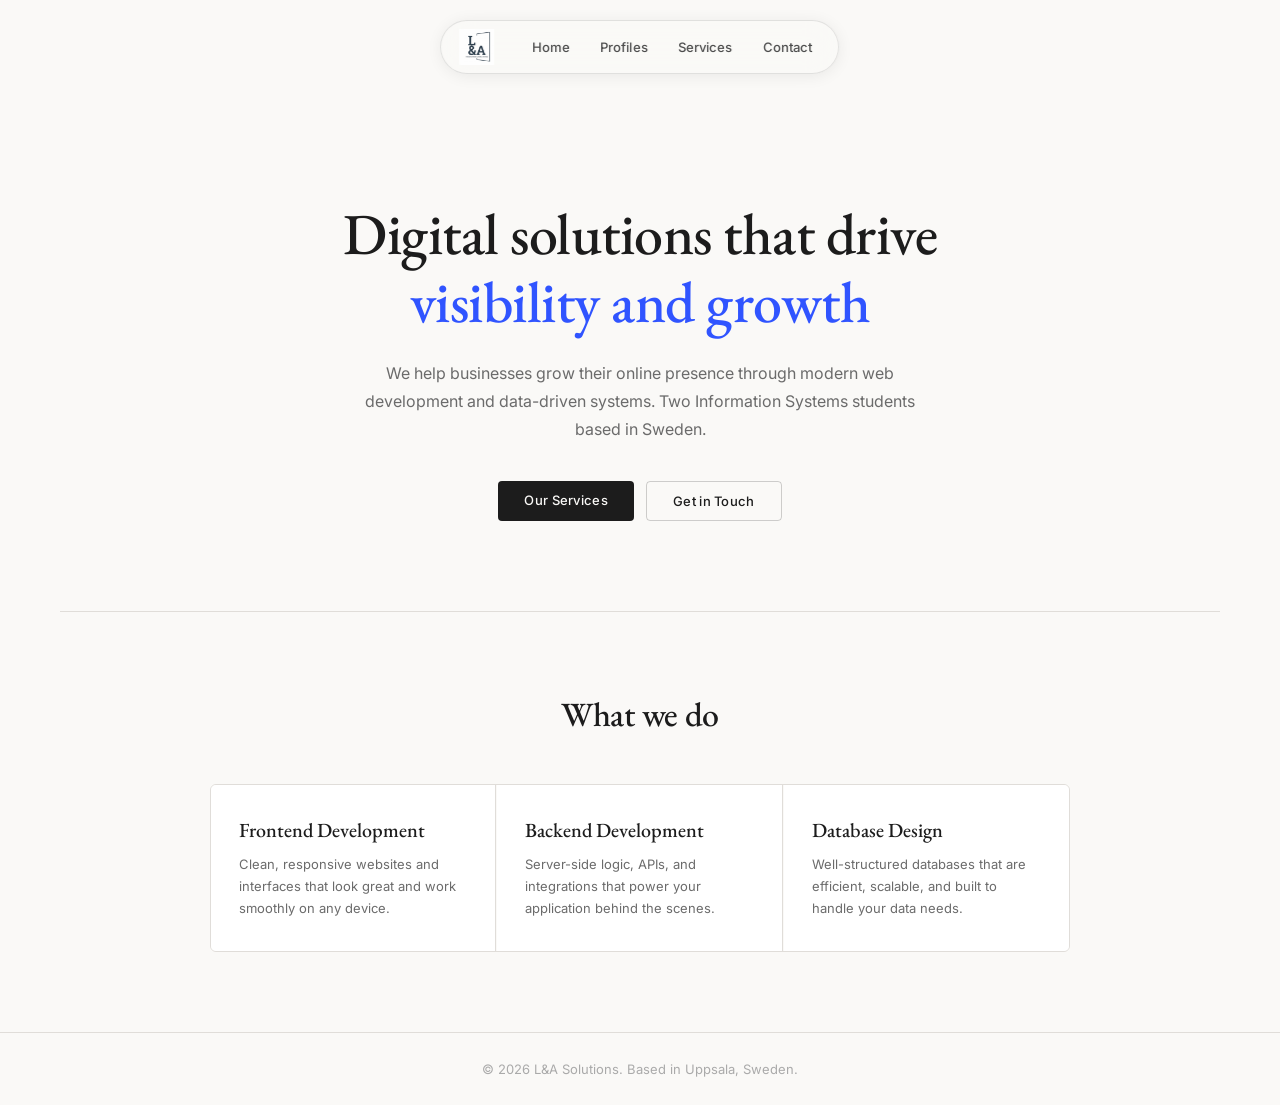
==== index.html @ a9a12e20 "Add project files." ====
<!DOCTYPE html>
<html lang="en">
<head>
    <meta charset="UTF-8">
    <meta name="viewport" content="width=device-width, initial-scale=1.0">
    <title>L&A Solutions</title>
    <link rel="stylesheet" href="style.css">
</head>
<body>

    <header>
        <div class="header-container">
            <a href="index.html" class="logo-link"><img src="logo.png" alt="L&A Solutions" class="logo"></a>
            <nav>
                <ul class="menu">
                    <li><a href="index.html">Home</a></li>
                    <li class="dropdown">
                        <a href="#">Profiles</a>
                        <ul class="dropdown-menu">
                            <li><a href="linus.html">Linus Kammonen</a></li>
                            <li><a href="alfred.html">Alfred Arvidsson</a></li>
                        </ul>
                    </li>
                    <li><a href="services.html">Services</a></li>
                    <li><a href="contact.html">Contact</a></li>
                </ul>
            </nav>
        </div>
    </header>

    <main>
        <div class="hero">
            <h1>Digital solutions that drive  <em>visibility and growth</em></h1>
            <p>
                We help businesses grow their online presence through modern web development and data-driven systems.
                Two Information Systems students based in Sweden.
            </p>
            <div class="hero-buttons">
                <a href="services.html" class="btn-primary">Our Services</a>
                <a href="contact.html" class="btn-secondary">Get in Touch</a>
            </div>
        </div>

        <hr class="section-divider">

        <section>
            <h2>What we do</h2>
            <div class="card-grid">
                <div class="card">
                    <h3>Frontend Development</h3>
                    <p>Clean, responsive websites and interfaces that look great and work smoothly on any device.</p>
                </div>
                <div class="card">
                    <h3>Backend Development</h3>
                    <p>Server-side logic, APIs, and integrations that power your application behind the scenes.</p>
                </div>
                <div class="card">
                    <h3>Database Design</h3>
                    <p>Well-structured databases that are efficient, scalable, and built to handle your data needs.</p>
                </div>
            </div>
        </section>
    </main>

    <footer>
        <p>&copy; 2026 L&A Solutions. Based in Uppsala, Sweden.</p>
    </footer>

</body>
</html>
---- style.css ----
@import url('https://fonts.googleapis.com/css2?family=EB+Garamond:ital,wght@0,400;0,500;0,600;1,400&family=Inter:wght@400;500;600&display=swap');

* {
    margin: 0;
    padding: 0;
    box-sizing: border-box;
}

body {
    font-family: 'Inter', sans-serif;
    background-color: #faf9f7;
    color: #1c1c1c;
}

/* ── HEADER ── */
header {
    position: fixed;
    top: 20px;
    left: 50%;
    transform: translateX(-50%);
    z-index: 100;
    width: auto;
}

.header-container {
    display: flex;
    align-items: center;
    gap: 24px;
    padding: 8px 12px 8px 18px;
    background: rgba(250, 249, 247, 0.85);
    backdrop-filter: blur(16px);
    -webkit-backdrop-filter: blur(16px);
    border: 1px solid rgba(0, 0, 0, 0.1);
    border-radius: 50px;
    box-shadow: 0 2px 16px rgba(0, 0, 0, 0.07);
}

.logo-link {
    display: flex;
    align-items: center;
    flex-shrink: 0;
}

.logo {
    height: 36px;
    width: auto;
}

/* ── NAV ── */
nav ul.menu {
    list-style: none;
    display: flex;
    gap: 2px;
    margin: 0;
    padding: 0;
}

.menu a {
    text-decoration: none;
    color: #4b4b4b;
    font-size: 13px;
    font-weight: 500;
    padding: 6px 14px;
    border-radius: 50px;
    transition: background-color 0.15s, color 0.15s;
    white-space: nowrap;
    display: block;
    letter-spacing: 0.1px;
}

.menu a:hover {
    background-color: rgba(0, 0, 0, 0.05);
    color: #1c1c1c;
}

/* ── DROPDOWN ── */
.dropdown {
    position: relative;
}

.dropdown-menu {
    display: none;
    position: absolute;
    top: calc(100% + 10px);
    left: 50%;
    transform: translateX(-50%);
    background-color: #faf9f7;
    border: 1px solid rgba(0, 0, 0, 0.1);
    border-radius: 8px;
    list-style: none;
    padding: 6px;
    min-width: 190px;
    box-shadow: 0 8px 24px rgba(0, 0, 0, 0.08);
}

/* invisible bridge to prevent hover gap */
.dropdown::after {
    content: '';
    position: absolute;
    top: 100%;
    left: 0;
    right: 0;
    height: 10px;
}

.dropdown-menu li a {
    display: block;
    padding: 8px 14px;
    border-radius: 5px;
    color: #4b4b4b;
    font-size: 13px;
    font-weight: 500;
    text-decoration: none;
    transition: background-color 0.15s, color 0.15s;
}

.dropdown-menu li a:hover {
    background-color: rgba(0, 0, 0, 0.05);
    color: #1c1c1c;
}

.dropdown:hover .dropdown-menu {
    display: block;
}

/* ── MAIN OFFSET for fixed header ── */
main {
    padding-top: 90px;
}

/* ── HERO ── */
.hero {
    padding: 110px 60px 90px;
    max-width: 780px;
    margin: 0 auto;
    text-align: center;
}

.hero h1 {
    font-family: 'EB Garamond', Georgia, serif;
    font-size: 58px;
    font-weight: 500;
    line-height: 1.18;
    color: #1c1c1c;
    margin-bottom: 22px;
    letter-spacing: -0.5px;
}

.hero h1 em {
    font-style: normal;
    color: #3054ff;
}

.hero p {
    font-size: 16px;
    color: #6b6b6b;
    line-height: 1.75;
    margin-bottom: 38px;
    max-width: 580px;
    margin-left: auto;
    margin-right: auto;
}

.hero-buttons {
    display: flex;
    gap: 12px;
    justify-content: center;
    flex-wrap: wrap;
}

.btn-primary {
    background-color: #1c1c1c;
    color: #faf9f7;
    padding: 11px 26px;
    border-radius: 4px;
    text-decoration: none;
    font-weight: 500;
    font-size: 13px;
    letter-spacing: 0.3px;
    transition: background-color 0.15s;
}

.btn-primary:hover {
    background-color: #333333;
}

.btn-secondary {
    background-color: transparent;
    color: #1c1c1c;
    padding: 11px 26px;
    border-radius: 4px;
    border: 1px solid rgba(0, 0, 0, 0.18);
    text-decoration: none;
    font-weight: 500;
    font-size: 13px;
    letter-spacing: 0.3px;
    transition: background-color 0.15s, border-color 0.15s;
}

.btn-secondary:hover {
    background-color: rgba(0, 0, 0, 0.04);
}

/* ── SECTION ── */
section {
    padding: 80px 60px;
}

section h2 {
    font-family: 'EB Garamond', Georgia, serif;
    font-size: 34px;
    font-weight: 500;
    text-align: center;
    margin-bottom: 48px;
    color: #1c1c1c;
    letter-spacing: -0.3px;
}

/* ── CARDS ── */
.card-grid {
    display: grid;
    grid-template-columns: repeat(auto-fit, minmax(240px, 1fr));
    gap: 1px;
    max-width: 860px;
    margin: 0 auto;
    border: 1px solid #e0ddd9;
    border-radius: 6px;
    overflow: hidden;
}

.card {
    background-color: #ffffff;
    padding: 32px 28px;
    border-right: 1px solid #e0ddd9;
}

.card:last-child {
    border-right: none;
}

.card h3 {
    font-family: 'EB Garamond', Georgia, serif;
    font-size: 20px;
    font-weight: 500;
    margin-bottom: 10px;
    color: #1c1c1c;
}

.card p {
    font-size: 13px;
    color: #6b6b6b;
    line-height: 1.7;
}

/* ── DIVIDER ── */
.section-divider {
    border: none;
    border-top: 1px solid #e0ddd9;
    margin: 0 60px;
}

/* ── FOOTER ── */
footer {
    padding: 28px 60px;
    text-align: center;
    color: #aaaaaa;
    font-size: 13px;
    border-top: 1px solid #e0ddd9;
}
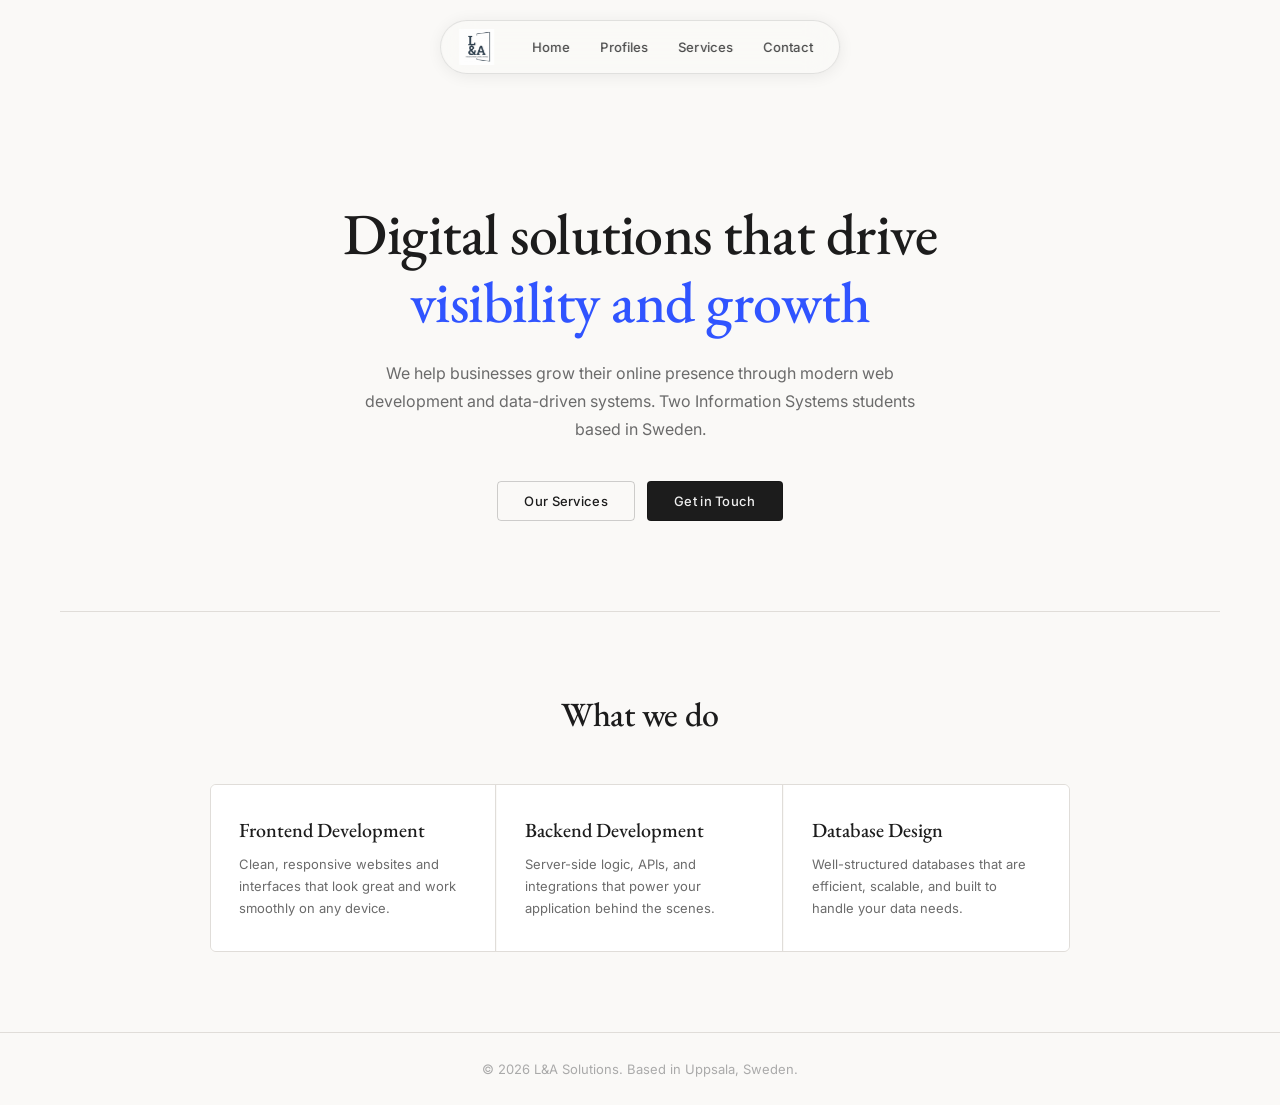
==== commit cc5b7be6: "css changes favicon added" ====
--- a/index.html
+++ b/index.html
@@ -5,6 +5,7 @@
     <meta name="viewport" content="width=device-width, initial-scale=1.0">
     <title>L&A Solutions</title>
     <link rel="stylesheet" href="style.css">
+    <link rel="icon" type="image/png" href="favicon.png.png">
 </head>
 <body>
 
--- a/style.css
+++ b/style.css
@@ -169,24 +169,26 @@
 }
 
 .btn-primary {
-    background-color: #1c1c1c;
-    color: #faf9f7;
+    background-color: transparent;
+    color: #1c1c1c;
     padding: 11px 26px;
     border-radius: 4px;
+    border: 1px solid rgba(0, 0, 0, 0.18);
+
     text-decoration: none;
     font-weight: 500;
     font-size: 13px;
     letter-spacing: 0.3px;
-    transition: background-color 0.15s;
+    transition: background-color 0.25s, border-color 0.25s;
 }
 
 .btn-primary:hover {
-    background-color: #333333;
+    background-color: #efefef;
 }
 
 .btn-secondary {
-    background-color: transparent;
-    color: #1c1c1c;
+    background-color: #1c1c1c;
+    color: #efefef;
     padding: 11px 26px;
     border-radius: 4px;
     border: 1px solid rgba(0, 0, 0, 0.18);
@@ -194,11 +196,13 @@
     font-weight: 500;
     font-size: 13px;
     letter-spacing: 0.3px;
-    transition: background-color 0.15s, border-color 0.15s;
+    transition: background-color 0.25s, border-color 0.25s;
 }
 
 .btn-secondary:hover {
-    background-color: rgba(0, 0, 0, 0.04);
+    
+    background-color: #767474;
+    color: #efefef;
 }
 
 /* ── SECTION ── */
@@ -259,6 +263,137 @@
     margin: 0 60px;
 }
 
+/* ── PAGE HERO (contact, services etc.) ── */
+.page-hero {
+    padding: 110px 60px 70px;
+    max-width: 780px;
+    margin: 0 auto;
+    text-align: center;
+}
+
+.page-hero h1 {
+    font-family: 'EB Garamond', Georgia, serif;
+    font-size: 52px;
+    font-weight: 500;
+    line-height: 1.18;
+    color: #1c1c1c;
+    margin-bottom: 18px;
+    letter-spacing: -0.5px;
+}
+
+.page-hero h1 em {
+    font-style: normal;
+    color: #3054ff;
+}
+
+.page-hero p {
+    font-size: 16px;
+    color: #6b6b6b;
+    line-height: 1.75;
+    max-width: 500px;
+    margin: 0 auto;
+}
+
+/* ── CONTACT ── */
+.contact-section {
+    padding: 80px 60px;
+}
+
+.contact-grid {
+    display: grid;
+    grid-template-columns: 1fr 2fr;
+    gap: 80px;
+    max-width: 860px;
+    margin: 0 auto;
+}
+
+.contact-info h2 {
+    font-family: 'EB Garamond', Georgia, serif;
+    font-size: 22px;
+    font-weight: 500;
+    color: #1c1c1c;
+    margin-bottom: 28px;
+    letter-spacing: -0.2px;
+}
+
+.info-item {
+    display: flex;
+    flex-direction: column;
+    gap: 3px;
+    margin-bottom: 20px;
+}
+
+.info-label {
+    font-size: 11px;
+    font-weight: 600;
+    text-transform: uppercase;
+    letter-spacing: 0.8px;
+    color: #aaaaaa;
+}
+
+.info-item a,
+.info-item span:not(.info-label) {
+    font-size: 14px;
+    color: #4b4b4b;
+    text-decoration: none;
+}
+
+.info-item a:hover {
+    color: #1c1c1c;
+}
+
+/* ── FORM ── */
+.contact-form {
+    display: flex;
+    flex-direction: column;
+    gap: 20px;
+}
+
+.form-group {
+    display: flex;
+    flex-direction: column;
+    gap: 6px;
+}
+
+.form-group label {
+    font-size: 12px;
+    font-weight: 600;
+    text-transform: uppercase;
+    letter-spacing: 0.8px;
+    color: #aaaaaa;
+}
+
+.form-group input,
+.form-group textarea {
+    font-family: 'Inter', sans-serif;
+    font-size: 14px;
+    color: #1c1c1c;
+    background-color: #ffffff;
+    border: 1px solid #e0ddd9;
+    border-radius: 4px;
+    padding: 10px 14px;
+    outline: none;
+    transition: border-color 0.15s;
+    resize: vertical;
+}
+
+.form-group input::placeholder,
+.form-group textarea::placeholder {
+    color: #c0bdb9;
+}
+
+.form-group input:focus,
+.form-group textarea:focus {
+    border-color: #3054ff;
+}
+
+.contact-form .btn-primary {
+    align-self: flex-start;
+    cursor: pointer;
+    border: none;
+    font-family: 'Inter', sans-serif;
+}
+
 /* ── FOOTER ── */
 footer {
     padding: 28px 60px;
@@ -267,3 +402,343 @@
     font-size: 13px;
     border-top: 1px solid #e0ddd9;
 }
+
+/* ── SERVICES PAGE ── */
+.s-hero {
+    padding: 140px 60px 100px;
+    max-width: 900px;
+    margin: 0 auto;
+}
+
+.s-hero-eyebrow {
+    display: inline-flex;
+    align-items: center;
+    gap: 10px;
+    font-size: 11px;
+    font-weight: 600;
+    letter-spacing: 1.8px;
+    text-transform: uppercase;
+    color: #6b8cff;
+    margin-bottom: 32px;
+}
+
+.s-hero-eyebrow::before {
+    content: '';
+    display: block;
+    width: 24px;
+    height: 1px;
+    background: #6b8cff;
+}
+
+.s-hero h1 {
+    font-family: 'EB Garamond', Georgia, serif;
+    font-size: clamp(42px, 6vw, 68px);
+    font-weight: 500;
+    line-height: 1.1;
+    color: #1c1c1c;
+    letter-spacing: -1px;
+    margin-bottom: 28px;
+    max-width: 720px;
+}
+
+.s-hero h1 em {
+    font-style: italic;
+    color: #3054ff;
+}
+
+.s-hero-sub {
+    font-size: 15px;
+    font-weight: 300;
+    color: #555555;
+    letter-spacing: 0.4px;
+    font-family: 'Inter', sans-serif;
+}
+
+.s-hero-sub span {
+    color: #3a3a3a;
+    margin: 0 10px;
+}
+
+.s-rule {
+    border: none;
+    border-top: 1px solid #1e1e1e;
+    margin: 0;
+}
+
+.s-grid-section {
+    padding: 80px 60px 100px;
+    max-width: 1100px;
+    margin: 0 auto;
+}
+
+.s-grid {
+    display: grid;
+    grid-template-columns: repeat(3, 1fr);
+    gap: 1px;
+    background: #6b6a6a;
+    border: 1px solid #6b6a6a;
+    border-radius: 10px;
+    overflow: hidden;
+}
+
+.s-card {
+    background: #ffffff;
+    border: 1px 0.1px solid #5c5c5c;
+    padding: 44px 36px 40px;
+    display: flex;
+    flex-direction: column;
+    gap: 0;
+    transition: background 0.25s ease, transform 0.25s ease;
+    position: relative;
+    overflow: hidden;
+}
+
+.s-card::after {
+    content: '';
+    position: absolute;
+    inset: 0;
+    border: 1px solid transparent;
+    border-radius: 0;
+    transition: border-color 0.25s ease;
+    pointer-events: none;
+}
+
+.s-card:hover {
+    background: #141414;
+    transform: translateY(-2px);
+    z-index: 1;
+    color: #ffffff;
+}
+
+.s-card:hover::after {
+    border-color: rgba(107, 140, 255, 0.2);
+}
+
+.s-card-number {
+    font-family: 'EB Garamond', Georgia, serif;
+    font-size: 88px;
+    font-weight: 400;
+    line-height: 0.85;
+    color: #1c1c1c;
+    letter-spacing: -3px;
+    margin-bottom: 32px;
+    display: block;
+    user-select: none;
+}
+.s-card:hover .s-card-number {
+    color: #ffffff;
+    transform: translateX(2px); /* Subtil rörelse åt höger för extra "pop" */
+
+    text-shadow: 0 0 20px rgba(255, 255, 255, 0.1);
+}
+.s-card:hover .s-card-desc{
+
+    color: #868686;
+}
+.s-card:hover .s-card-features ul li{
+
+
+        /* texten nedanför desc */
+}
+
+
+.s-card-tag {
+    font-size: 10px;
+    font-weight: 600;
+    letter-spacing: 2px;
+    text-transform: uppercase;
+    color: #6b8cff;
+    margin-bottom: 12px;
+}
+
+.s-card h2 {
+    font-family: 'EB Garamond', Georgia, serif;
+    font-size: 26px;
+    font-weight: 500;
+    color: #504f4f;
+    letter-spacing: -0.3px;
+    margin-bottom: 16px;
+    line-height: 1.2;
+}
+
+.s-card-desc {
+    font-size: 13.5px;
+    color: #666666;
+    line-height: 1.75;
+    margin-bottom: 28px;
+    flex-grow: 1;
+}
+
+.s-card-features {
+    list-style: none;
+    display: flex;
+    flex-direction: column;
+    gap: 8px;
+    border-top: 1px solid #1e1e1e;
+    padding-top: 24px;
+}
+
+.s-card-features li {
+    font-size: 12.5px;
+    color: #555555;
+    line-height: 1.5;
+    display: flex;
+    gap: 10px;
+    align-items: baseline;
+}
+
+.s-card-features li::before {
+    content: '–';
+    color: #6b8cff;
+    flex-shrink: 0;
+    font-weight: 500;
+}
+
+.s-cta-wrapper {
+    padding: 0 60px 120px;
+}
+
+.s-cta {
+    max-width: 1100px;
+    margin: 50px auto;
+    border: 1px solid #5c5c5c;
+    border-radius: 10px;
+    padding: 72px 80px;
+    display: grid;
+    grid-template-columns: 1fr auto;
+    gap: 40px;
+    align-items: center;
+    background: #ffffff;
+    position: relative;
+    overflow: hidden;
+    transition: background 0.25s ease, transform 0.25s ease;
+
+}
+
+.s-cta::before {
+    content: '';
+    position: absolute;
+    top: 0;
+    left: 0;
+    right: 0;
+    height: 1px;
+    background: linear-gradient(90deg, transparent, #6b8cff 50%, transparent);
+    opacity: 0.4;
+}
+
+.s-cta:hover  {
+    border-color: #ebeaea;
+    background: #000000;
+    transform: translateY(-2px);
+    z-index: 1;
+
+}
+.s-cta:hover .s-cta-text h2{
+
+    color: #e9e9e9;;
+
+
+}
+.s-cta:hover .s-cta-text p{
+
+    color: #868686;
+}
+.s-cta::after {
+    content: '';
+    position: absolute;
+    inset: 0;
+    border: 1px solid transparent;
+    border-radius: 0;
+    transition: border-color 0.25s ease;
+    pointer-events: none;
+}
+
+
+.s-cta-text h2 {
+    font-family: 'EB Garamond', Georgia, serif;
+    font-size: 38px;
+    font-weight: 500;
+    color: #1c1c1c;
+    letter-spacing: -0.5px;
+    margin-bottom: 12px;
+    line-height: 1.15;
+}
+
+.s-cta-text p {
+    font-size: 14px;
+    color: #666666;
+    line-height: 1.7;
+    max-width: 440px;
+}
+
+.s-cta-btn {
+    display: inline-block;
+    background: #F0eee9;
+    color: #111111;
+    border: 1px solid #5c5c5c;
+
+    font-family: 'Inter', sans-serif;
+    font-size: 13px;
+    font-weight: 600;
+    letter-spacing: 0.2px;
+    padding: 14px 28px;
+    border-radius: 5px;
+    text-decoration: none;
+    white-space: nowrap;
+    transition: background 0.15s ease, transform 0.15s ease, box-shadow 0.15s ease;
+}
+
+.s-cta-btn:hover {
+    background: #ffffff;
+    transform: translateY(-1px);
+    box-shadow: 0 8px 24px rgba(107, 140, 255, 0.15);
+}
+
+@media (max-width: 900px) {
+    .s-grid {
+        grid-template-columns: 1fr;
+    }
+
+    .s-cta {
+        grid-template-columns: 1fr;
+        padding: 48px 40px;
+        gap: 28px;
+    }
+
+    .s-cta-text h2 {
+        font-size: 30px;
+    }
+
+    .s-grid-section,
+    .s-hero,
+    .s-cta-wrapper {
+        padding-left: 24px;
+        padding-right: 24px;
+    }
+}
+
+@media (max-width: 640px) {
+    .s-hero {
+        padding-top: 110px;
+        padding-bottom: 72px;
+    }
+
+    .s-hero-sub {
+        display: flex;
+        flex-direction: column;
+        gap: 4px;
+    }
+
+    .s-hero-sub span {
+        display: none;
+    }
+
+    .s-card {
+        padding: 36px 28px 32px;
+    }
+
+    .s-card-number {
+        font-size: 64px;
+    }
+}
+
